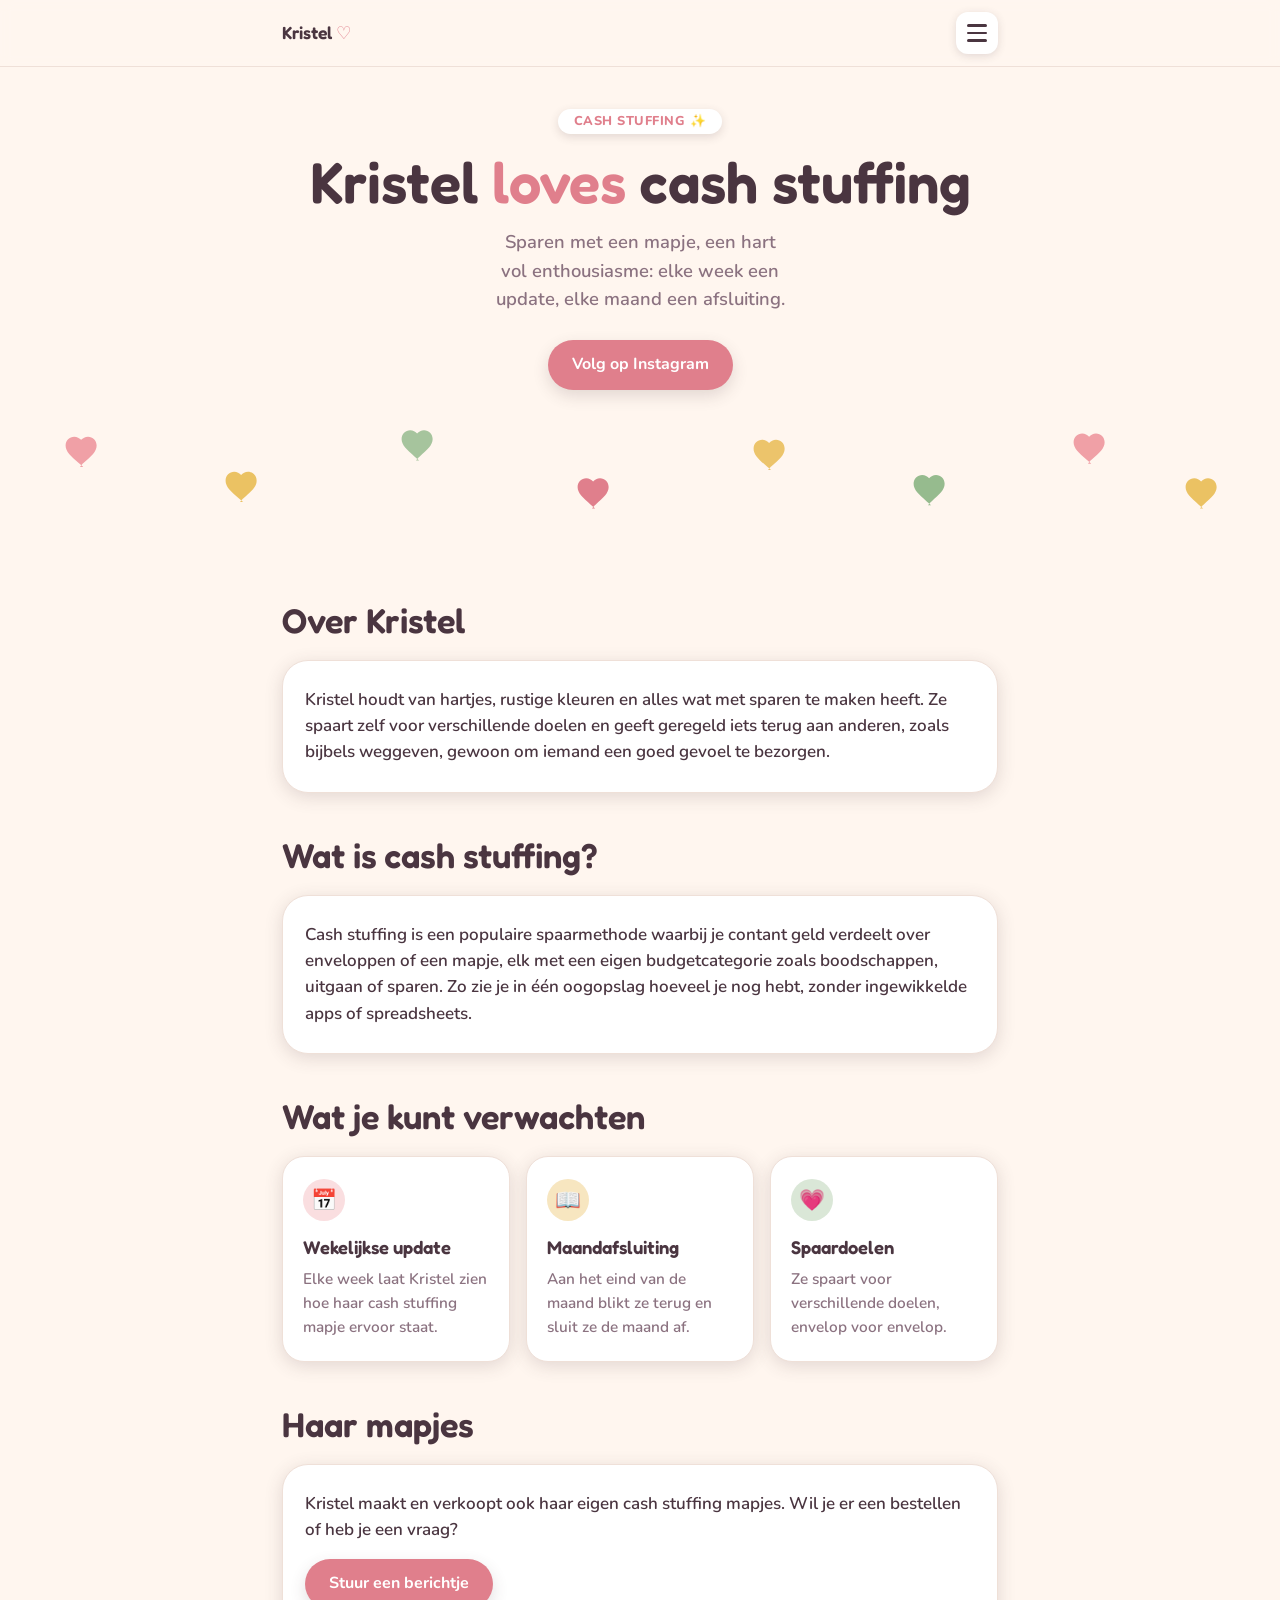
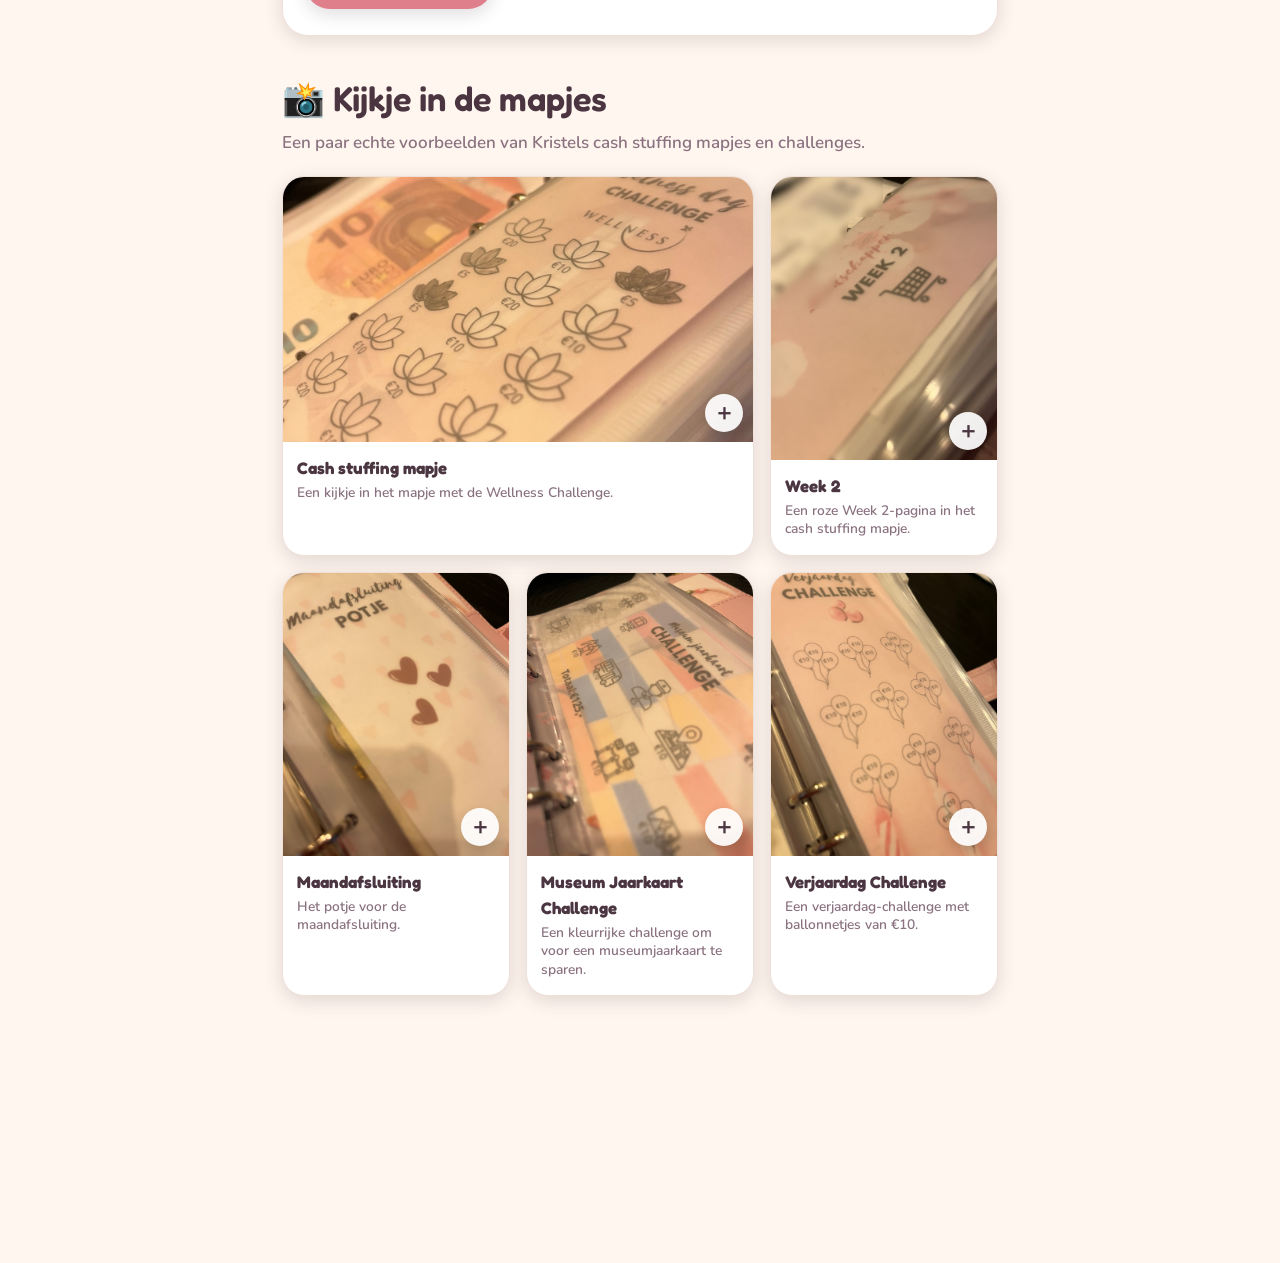
==== index.html @ 9b69c70a "Add files via upload" ====
<!doctype html><html><head><meta charset=utf8><meta name=viewport content="width=device-width,initial-scale=1,viewport-fit=cover"><style>:root{color-scheme:light;box-sizing:border-box;padding-top:env(safe-area-inset-top,0px);padding-bottom:env(safe-area-inset-bottom,0px)}html{scroll-padding-top:env(safe-area-inset-top,0px)}body{margin:0;padding:0;font:14px -apple-system,BlinkMacSystemFont,sans-serif;background:#fff;color:#000}img{max-width:100%}[hidden]:not([hidden=until-found i]){display:none!important}</style></head><body>
<!DOCTYPE html>
<html lang="nl">
<head>
<meta charset="utf-8">
<meta name="viewport" content="width=device-width, initial-scale=1, viewport-fit=cover">
<meta name="color-scheme" content="light dark">
<title>Kristel loves cash stuffing</title>
<meta name="description" content="Wekelijkse cash stuffing updates, maandafsluitingen en spaardoelen. Volg Kristel op Instagram.">
<link rel="preconnect" href="https://fonts.googleapis.com">
<link rel="preconnect" href="https://fonts.gstatic.com" crossorigin>
<link rel="stylesheet" href="https://fonts.googleapis.com/css2?family=Fredoka:wght@500;600;700&family=Nunito:wght@400;600;700;800&display=swap">
<style>
:root{
  --bg:#FFF6EF;
  --card:#FFFFFF;
  --ink:#4A3540;
  --muted:#8B7280;
  --rose:#F0A0A6;
  --rose-deep:#E07F8C;
  --sage:#96BB8E;
  --gold:#E7B84A;
  --edge:#4A3540;
  --ring:#EFE0D8;
  --shadow:rgba(74,53,64,.16);
  --display:"Fredoka","Trebuchet MS",system-ui,sans-serif;
  --body:"Nunito",system-ui,-apple-system,"Segoe UI",Roboto,sans-serif;
  box-sizing:border-box;
  padding-top:env(safe-area-inset-top,0px);
  padding-bottom:env(safe-area-inset-bottom,0px);
}
@media (prefers-color-scheme:dark){
  :root:not([data-theme="light"]){
    --bg:#2A1E26;--card:#392A33;--ink:#F7ECF0;--muted:#CBB2C2;
    --rose:#E58C99;--rose-deep:#F0A0A6;--sage:#87B282;--gold:#E9C468;
    --edge:#F7ECF0;--ring:#4A3A44;--shadow:rgba(0,0,0,.4);
  }
}
:root[data-theme="dark"]{
  --bg:#2A1E26;--card:#392A33;--ink:#F7ECF0;--muted:#CBB2C2;
  --rose:#E58C99;--rose-deep:#F0A0A6;--sage:#87B282;--gold:#E9C468;
  --edge:#F7ECF0;--ring:#4A3A44;--shadow:rgba(0,0,0,.4);
}
*,*::before,*::after{box-sizing:border-box}
html{scroll-padding-top:calc(70px + env(safe-area-inset-top,0px));-webkit-text-size-adjust:100%;background:var(--bg)}
body{
  margin:0;background:var(--bg);color:var(--ink);
  font-family:var(--body);font-size:1.0625rem;line-height:1.55;
}
.wrap{max-width:760px;margin-inline:auto;padding-inline:22px}
.block{padding-block:38px 6px}

/* Hero */
.hero{padding-top:40px;text-align:center;position:relative;overflow:hidden}
.badge{
  display:inline-block;padding:6px 16px;border-radius:999px;
  background:var(--card);color:var(--rose-deep);font:800 .8rem/1 var(--body);
  letter-spacing:.04em;text-transform:uppercase;box-shadow:0 3px 10px var(--shadow);
}
h1{
  margin:18px 0 0;font-family:var(--display);font-weight:600;
  font-size:clamp(2.5rem,10vw,3.6rem);line-height:1.05;color:var(--ink);text-wrap:balance;
}
h1 .hi{color:var(--rose-deep)}
.lede{margin:16px auto 0;max-width:34ch;font-size:1.15rem;font-weight:600;color:var(--muted);text-wrap:balance}
.cta-row{display:flex;flex-wrap:wrap;gap:12px;justify-content:center;margin:26px 0 6px}
.btn{
  display:inline-flex;align-items:center;justify-content:center;gap:8px;
  min-height:50px;padding:0 24px;border-radius:999px;border:none;
  font:700 1rem/1.1 var(--body);text-decoration:none;cursor:pointer;
  box-shadow:0 6px 16px var(--shadow);
  transition:transform .25s cubic-bezier(.34,1.56,.64,1), box-shadow .2s ease;
}
.btn-primary{background:var(--rose-deep);color:#fff}
.btn-ghost{background:var(--card);color:var(--ink)}
@media (hover:hover){.btn:hover{transform:translateY(-3px) scale(1.04);box-shadow:0 10px 20px var(--shadow)}}
.btn:active{transform:translateY(0) scale(.95)}
.btn:focus-visible,a.row:focus-visible{outline:3px solid var(--rose-deep);outline-offset:3px}

.hearts{display:block;width:100%;height:auto;margin-top:30px}
@media (prefers-reduced-motion:no-preference){
  html{scroll-behavior:smooth}
  .hearts use{transform-box:fill-box;transform-origin:center;animation:floaty 3.6s ease-in-out infinite}
  .hearts use:nth-of-type(2){animation-delay:.3s}
  .hearts use:nth-of-type(3){animation-delay:.6s}
  .hearts use:nth-of-type(4){animation-delay:.15s}
  .hearts use:nth-of-type(5){animation-delay:.9s}
  .hearts use:nth-of-type(6){animation-delay:.45s}
  .hearts use:nth-of-type(7){animation-delay:.75s}
  .hearts use:nth-of-type(8){animation-delay:1.1s}
  @keyframes floaty{0%,100%{transform:translateY(0)}50%{transform:translateY(-8px)}}
  .badge{animation:riseIn .55s ease-out both}
  h1{animation:riseIn .55s .08s ease-out both}
  .lede{animation:riseIn .55s .16s ease-out both}
  .cta-row{animation:riseIn .55s .24s ease-out both}
  @keyframes riseIn{from{opacity:0;transform:translateY(14px)}to{opacity:1;transform:translateY(0)}}
  html.js .reveal{opacity:0;transform:translateY(24px);transition:opacity .6s ease,transform .6s ease}
  html.js .reveal.in-view{opacity:1;transform:translateY(0)}
}

/* Topbar */
.topbar{position:sticky;top:env(safe-area-inset-top,0px);z-index:50;background:color-mix(in srgb, var(--bg) 88%, transparent);backdrop-filter:blur(6px);border-bottom:1px solid var(--ring)}
.topbar-inner{display:flex;align-items:center;justify-content:space-between;padding-block:12px}
.brand{font-family:var(--display);font-weight:600;font-size:1.1rem;color:var(--ink);text-decoration:none}
.brand .hi{color:var(--rose-deep)}
.menu-btn{width:42px;height:42px;border-radius:12px;border:none;background:var(--card);display:flex;flex-direction:column;align-items:center;justify-content:center;gap:5px;cursor:pointer;box-shadow:0 2px 8px var(--shadow)}
.menu-btn span{width:20px;height:2.5px;border-radius:2px;background:var(--ink);transition:transform .25s ease,opacity .2s ease}
.menu-btn[aria-expanded="true"] span:nth-child(1){transform:translateY(7.5px) rotate(45deg)}
.menu-btn[aria-expanded="true"] span:nth-child(2){opacity:0}
.menu-btn[aria-expanded="true"] span:nth-child(3){transform:translateY(-7.5px) rotate(-45deg)}
.menu-panel{max-height:0;overflow:hidden;opacity:0}
.menu-panel.is-open{max-height:min(360px,60vh);opacity:1;overflow-y:auto;-webkit-overflow-scrolling:touch}
@media (prefers-reduced-motion:no-preference){.menu-panel{transition:max-height .35s ease,opacity .25s ease}}
.menu-panel-inner{display:flex;flex-direction:column;gap:2px;padding:6px 22px 18px}
.menu-panel-inner a{padding:12px 4px;color:var(--ink);text-decoration:none;font-weight:700;border-bottom:1px solid var(--ring)}
.menu-panel-inner a:last-child{border-bottom:none}
.menu-panel-inner a.menu-cta{color:var(--rose-deep)}


/* Cards */
h2{
  margin:0 0 20px;font-family:var(--display);font-weight:600;
  font-size:clamp(1.6rem,6vw,2.15rem);line-height:1.1;text-wrap:balance;
}
.cards{list-style:none;margin:0;padding:0;display:grid;gap:16px}
@media (min-width:640px){.cards{grid-template-columns:repeat(3,1fr)}}
.card{
  padding:22px 20px;border-radius:22px;background:var(--card);
  box-shadow:0 4px 18px var(--shadow);border:1px solid var(--ring);
}
.card .ico{
  width:42px;height:42px;border-radius:50%;display:flex;align-items:center;justify-content:center;
  font-size:1.3rem;margin-bottom:12px;
}
.card:nth-child(1) .ico{background:color-mix(in srgb, var(--rose) 35%, var(--card))}
.card:nth-child(2) .ico{background:color-mix(in srgb, var(--gold) 35%, var(--card))}
.card:nth-child(3) .ico{background:color-mix(in srgb, var(--sage) 35%, var(--card))}
.card h3{margin:0 0 6px;font-family:var(--display);font-weight:600;font-size:1.15rem}
.card p{margin:0;color:var(--muted);font-weight:600;font-size:.96rem}

/* Meer dan sparen */
.more{
  border-radius:26px;background:var(--card);padding:26px 22px;
  box-shadow:0 4px 18px var(--shadow);border:1px solid var(--ring);
}
.more p{margin:0 0 12px;font-weight:600}
.more p:last-child{margin-bottom:0}
.more strong{color:var(--rose-deep)}
.more .btn{margin-top:4px}

/* Volg */
.links{list-style:none;margin:0;padding:0;border-top:2px solid var(--ring)}
.links li{border-bottom:2px solid var(--ring)}
.row{
  display:flex;align-items:center;justify-content:space-between;gap:14px;
  padding:18px 2px;color:inherit;text-decoration:none;
}
.platform{font-family:var(--display);font-weight:600;font-size:1.15rem}
.handle{font-weight:700;color:var(--rose-deep);text-decoration:underline;text-underline-offset:4px}

footer{padding-block:30px 44px}
footer p{margin:0;max-width:54ch;font-size:.85rem;color:var(--muted)}

@media (prefers-reduced-motion:reduce){.btn{transition:none}}

/* ===== Foto-galerij ===== */
.gallery-intro{
  margin:-8px 0 20px;
  color:var(--muted);
  font-weight:600;
}
.photo-grid{
  display:grid;
  grid-template-columns:repeat(2,minmax(0,1fr));
  gap:16px;
}
.photo-card{
  margin:0;
  background:var(--card);
  border:1px solid var(--ring);
  border-radius:22px;
  overflow:hidden;
  box-shadow:0 5px 18px var(--shadow);
}
.photo-button{
  position:relative;
  display:block;
  width:100%;
  padding:0;
  border:0;
  background:none;
  cursor:pointer;
  overflow:hidden;
}
.photo-button img{
  display:block;
  width:100%;
  aspect-ratio:4/5;
  object-fit:cover;
  transition:transform .35s ease, filter .35s ease;
}
.photo-button:hover img{
  transform:scale(1.035);
  filter:saturate(1.04);
}
.photo-zoom{
  position:absolute;
  right:10px;
  bottom:10px;
  width:38px;
  height:38px;
  display:flex;
  align-items:center;
  justify-content:center;
  border-radius:50%;
  background:rgba(255,255,255,.92);
  color:var(--ink);
  font-size:1.35rem;
  font-weight:800;
  box-shadow:0 4px 12px rgba(0,0,0,.14);
}
.photo-card figcaption{
  display:flex;
  flex-direction:column;
  gap:3px;
  padding:13px 14px 16px;
}
.photo-card figcaption strong{
  font-family:var(--display);
  font-size:1.05rem;
}
.photo-card figcaption span{
  color:var(--muted);
  font-size:.86rem;
  font-weight:600;
  line-height:1.35;
}
.photo-modal{
  position:fixed;
  inset:0;
  z-index:20000;
  display:flex;
  align-items:center;
  justify-content:center;
  padding:22px;
  background:rgba(35,25,30,.82);
  opacity:0;
  visibility:hidden;
  pointer-events:none;
  transition:opacity .2s ease, visibility .2s ease;
}
.photo-modal.open{
  opacity:1;
  visibility:visible;
  pointer-events:auto;
}
.modal-inner{
  width:min(920px,100%);
  max-height:92vh;
  display:flex;
  flex-direction:column;
  align-items:center;
  gap:12px;
}
.modal-inner img{
  display:block;
  max-width:100%;
  max-height:78vh;
  width:auto;
  height:auto;
  border-radius:18px;
  box-shadow:0 10px 40px rgba(0,0,0,.35);
}
.modal-caption{
  color:#fff;
  text-align:center;
  font-family:var(--display);
  font-size:1.15rem;
}
.modal-close{
  position:absolute;
  top:16px;
  right:16px;
  width:48px;
  height:48px;
  border:0;
  border-radius:50%;
  background:#fff;
  color:#3b2b32;
  font-size:2rem;
  line-height:1;
  cursor:pointer;
  box-shadow:0 5px 16px rgba(0,0,0,.25);
}
@media (max-width:520px){
  .photo-grid{gap:12px}
  .photo-card{border-radius:18px}
  .photo-card figcaption{padding:11px 11px 13px}
  .photo-card figcaption span{font-size:.78rem}
}
@media (min-width:700px){
  .photo-grid{grid-template-columns:repeat(3,minmax(0,1fr))}
}


.featured-photo{
  grid-column:1 / -1;
}
.featured-photo .photo-button img{
  aspect-ratio:16/9;
  object-position:center 55%;
}
@media (min-width:700px){
  .featured-photo{
    grid-column:span 2;
  }
}

</style>
<script>document.documentElement.classList.add('js')</script>
</head>
<body>
<nav class="topbar">
  <div class="wrap topbar-inner">
    <a class="brand" href="#top">Kristel <span class="hi">♡</span></a>
    <button type="button" class="menu-btn" id="menuBtn" aria-expanded="false" aria-controls="menuPanel" aria-label="Menu openen">
      <span></span><span></span><span></span>
    </button>
  </div>
  <div class="menu-panel" id="menuPanel">
    <div class="menu-panel-inner">
      <a href="#over">Over Kristel</a>
      <a href="#wat-is">Wat is cash stuffing?</a>
      <a href="#content">Wat je kunt verwachten</a>
      <a href="#shop">Haar mapjes</a>
      <a href="#foto-title">Foto's</a>
      <a href="#volg">Volg Kristel</a>
      <a class="menu-cta" href="https://www.instagram.com/kristel_loves_cash_stuffing/" target="_blank" rel="noopener noreferrer">Volg op Instagram</a>
    </div>
  </div>
</nav>
<main>
  <header class="hero" id="top">
    <div class="wrap">
      <span class="badge">cash stuffing ✨</span>
      <h1>Kristel <span class="hi">loves</span> cash stuffing</h1>
      <p class="lede">Sparen met een mapje, een hart vol enthousiasme: elke week een update, elke maand een afsluiting.</p>
      <div class="cta-row">
        <a class="btn btn-primary" href="https://www.instagram.com/kristel_loves_cash_stuffing/" target="_blank" rel="noopener noreferrer">Volg op Instagram</a>
      </div>
    </div>
    <svg class="hearts" viewBox="0 0 800 90" preserveAspectRatio="xMidYMax meet" aria-hidden="true" focusable="false" xmlns="http://www.w3.org/2000/svg">
      <defs>
        <path id="h" d="M12 21.3s-1.2-1-2.8-2.4C4.2 14.6 1 11.7 1 7.9 1 4.8 3.4 2.4 6.4 2.4c1.7 0 3.3.8 4.3 2C11.7 3.2 13.3 2.4 15 2.4c3 0 5.4 2.4 5.4 5.5 0 3.8-3.2 6.7-8.2 11-.6.5-1.2 1-2.2 2.4z"/>
      </defs>
      <use href="#h" x="40" y="8" width="26" height="26" fill="var(--rose)"/>
      <use href="#h" x="140" y="30" width="18" height="18" fill="var(--gold)" opacity=".85"/>
      <use href="#h" x="250" y="4" width="22" height="22" fill="var(--sage)" opacity=".85"/>
      <use href="#h" x="360" y="34" width="30" height="30" fill="var(--rose-deep)"/>
      <use href="#h" x="470" y="10" width="20" height="20" fill="var(--gold)" opacity=".8"/>
      <use href="#h" x="570" y="32" width="24" height="24" fill="var(--sage)"/>
      <use href="#h" x="670" y="6" width="26" height="26" fill="var(--rose)"/>
      <use href="#h" x="740" y="34" width="18" height="18" fill="var(--gold)" opacity=".85"/>
    </svg>
  </header>

  <section class="wrap block reveal" aria-labelledby="over">
    <h2 id="over">Over Kristel</h2>
    <div class="more">
      <p>Kristel houdt van hartjes, rustige kleuren en alles wat met sparen te maken heeft. Ze spaart zelf voor verschillende doelen en geeft geregeld iets terug aan anderen, zoals bijbels weggeven, gewoon om iemand een goed gevoel te bezorgen.</p>
    </div>
  </section>

  <section class="wrap block reveal" aria-labelledby="wat-is">
    <h2 id="wat-is">Wat is cash stuffing?</h2>
    <div class="more">
      <p>Cash stuffing is een populaire spaarmethode waarbij je contant geld verdeelt over enveloppen of een mapje, elk met een eigen budgetcategorie zoals boodschappen, uitgaan of sparen. Zo zie je in één oogopslag hoeveel je nog hebt, zonder ingewikkelde apps of spreadsheets.</p>
    </div>
  </section>

  <section class="wrap block reveal" aria-labelledby="content">
    <h2 id="content">Wat je kunt verwachten</h2>
    <ul class="cards">
      <li class="card">
        <div class="ico">📅</div>
        <h3>Wekelijkse update</h3>
        <p>Elke week laat Kristel zien hoe haar cash stuffing mapje ervoor staat.</p>
      </li>
      <li class="card">
        <div class="ico">📖</div>
        <h3>Maandafsluiting</h3>
        <p>Aan het eind van de maand blikt ze terug en sluit ze de maand af.</p>
      </li>
      <li class="card">
        <div class="ico">💗</div>
        <h3>Spaardoelen</h3>
        <p>Ze spaart voor verschillende doelen, envelop voor envelop.</p>
      </li>
    </ul>
  </section>

  <section class="wrap block reveal" aria-labelledby="shop">
    <h2 id="shop">Haar mapjes</h2>
    <div class="more">
      <p>Kristel maakt en verkoopt ook haar eigen cash stuffing mapjes. Wil je er een bestellen of heb je een vraag?</p>
      <a class="btn btn-primary" href="https://www.instagram.com/kristel_loves_cash_stuffing/" target="_blank" rel="noopener noreferrer">Stuur een berichtje</a>
    </div>
  </section>

  
<section class="wrap block reveal" aria-labelledby="foto-title">
  <h2 id="foto-title">📸 Kijkje in de mapjes</h2>
  <p class="gallery-intro">Een paar echte voorbeelden van Kristels cash stuffing mapjes en challenges.</p>
  <div class="photo-grid">
    
      <figure class="photo-card reveal featured-photo">
        <button class="photo-button" type="button" data-full="[data-uri]" data-title="Cash stuffing mapje" aria-label="Bekijk Cash stuffing mapje groter">
          <img src="[data-uri]" alt="Cash stuffing mapje" loading="lazy">
          <span class="photo-zoom">＋</span>
        </button>
        <figcaption>
          <strong>Cash stuffing mapje</strong>
          <span>Een kijkje in het mapje met de Wellness Challenge.</span>
        </figcaption>
      </figure>
    
      <figure class="photo-card reveal">
        <button class="photo-button" type="button" data-full="[data-uri]" data-title="Week 2" aria-label="Bekijk Week 2 groter">
          <img src="[data-uri]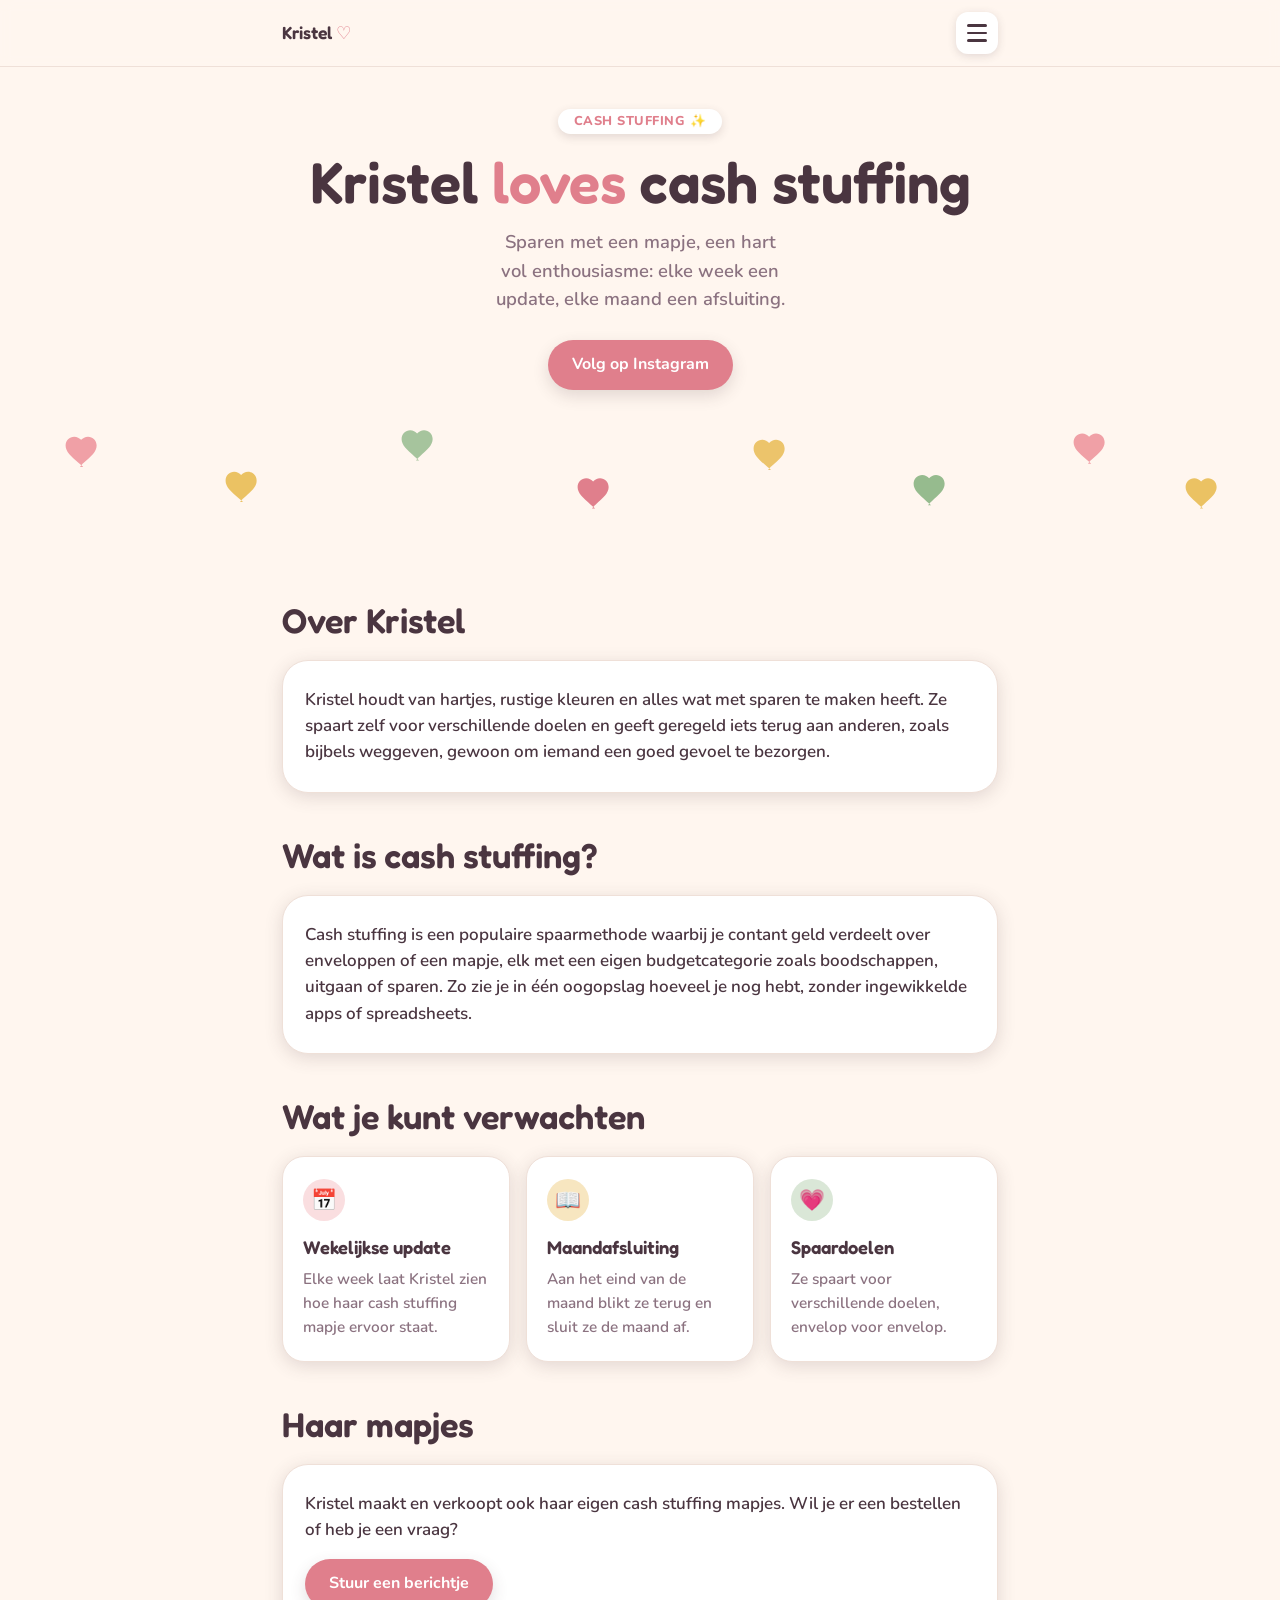
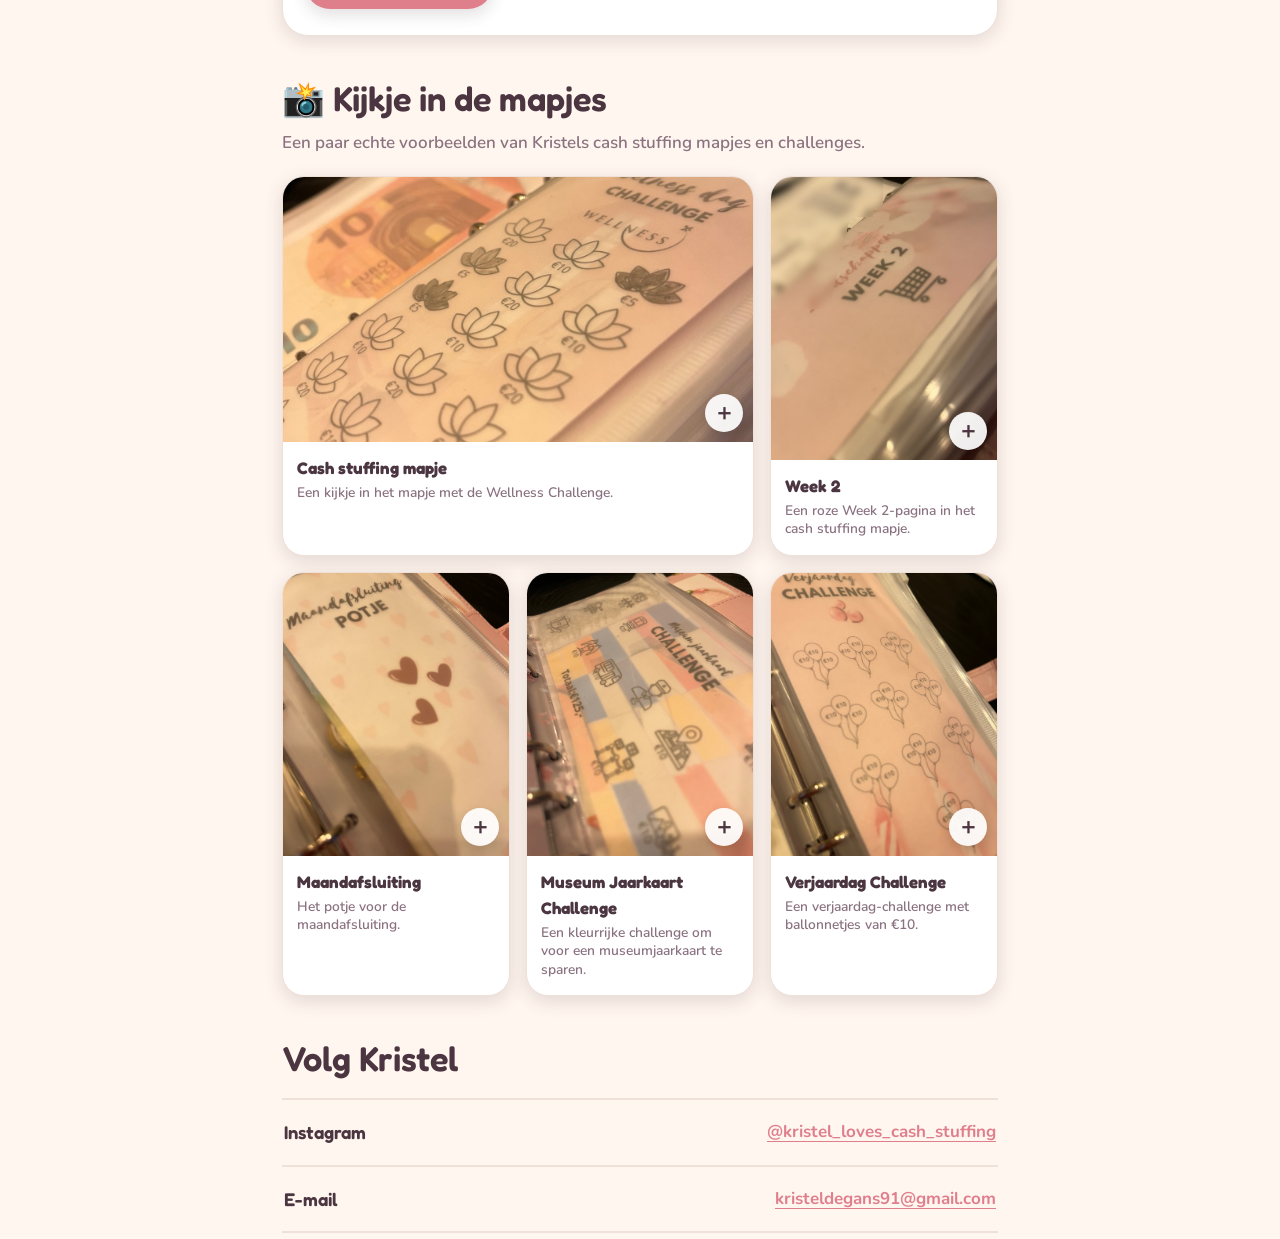
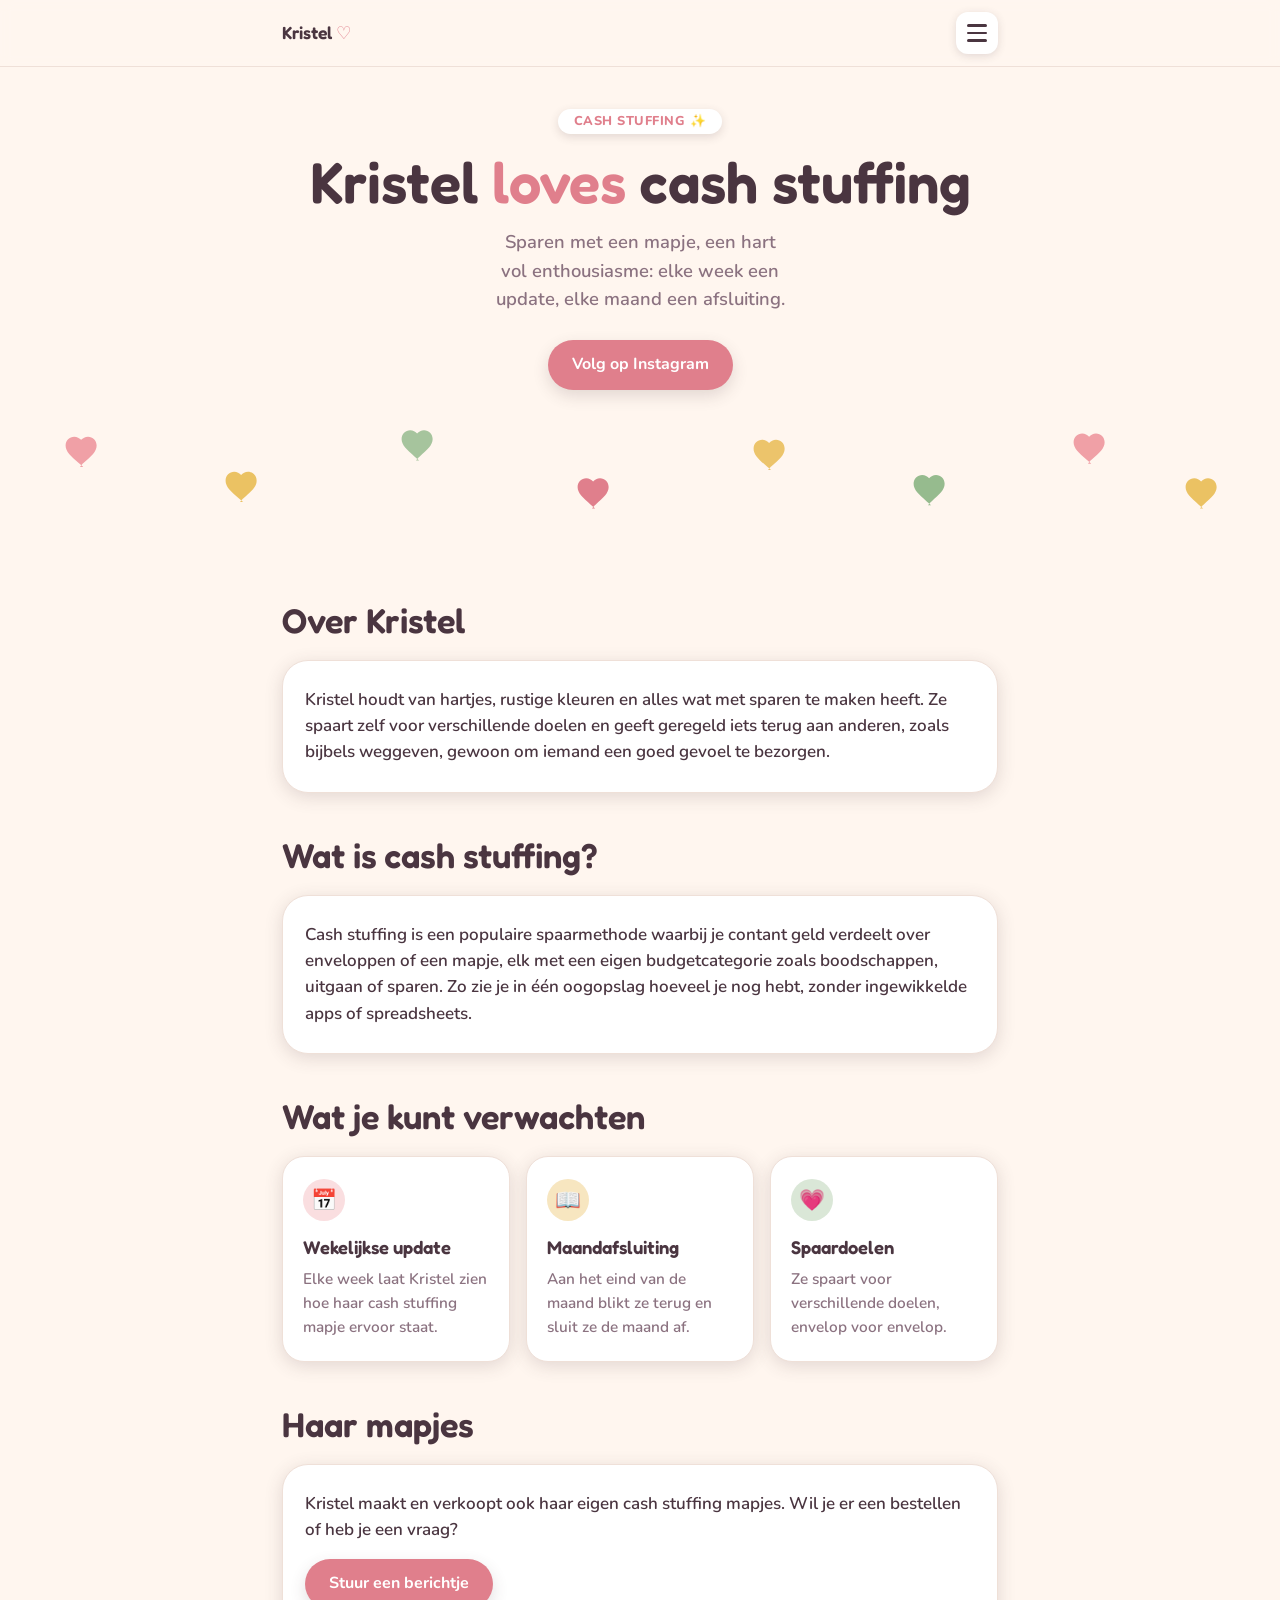
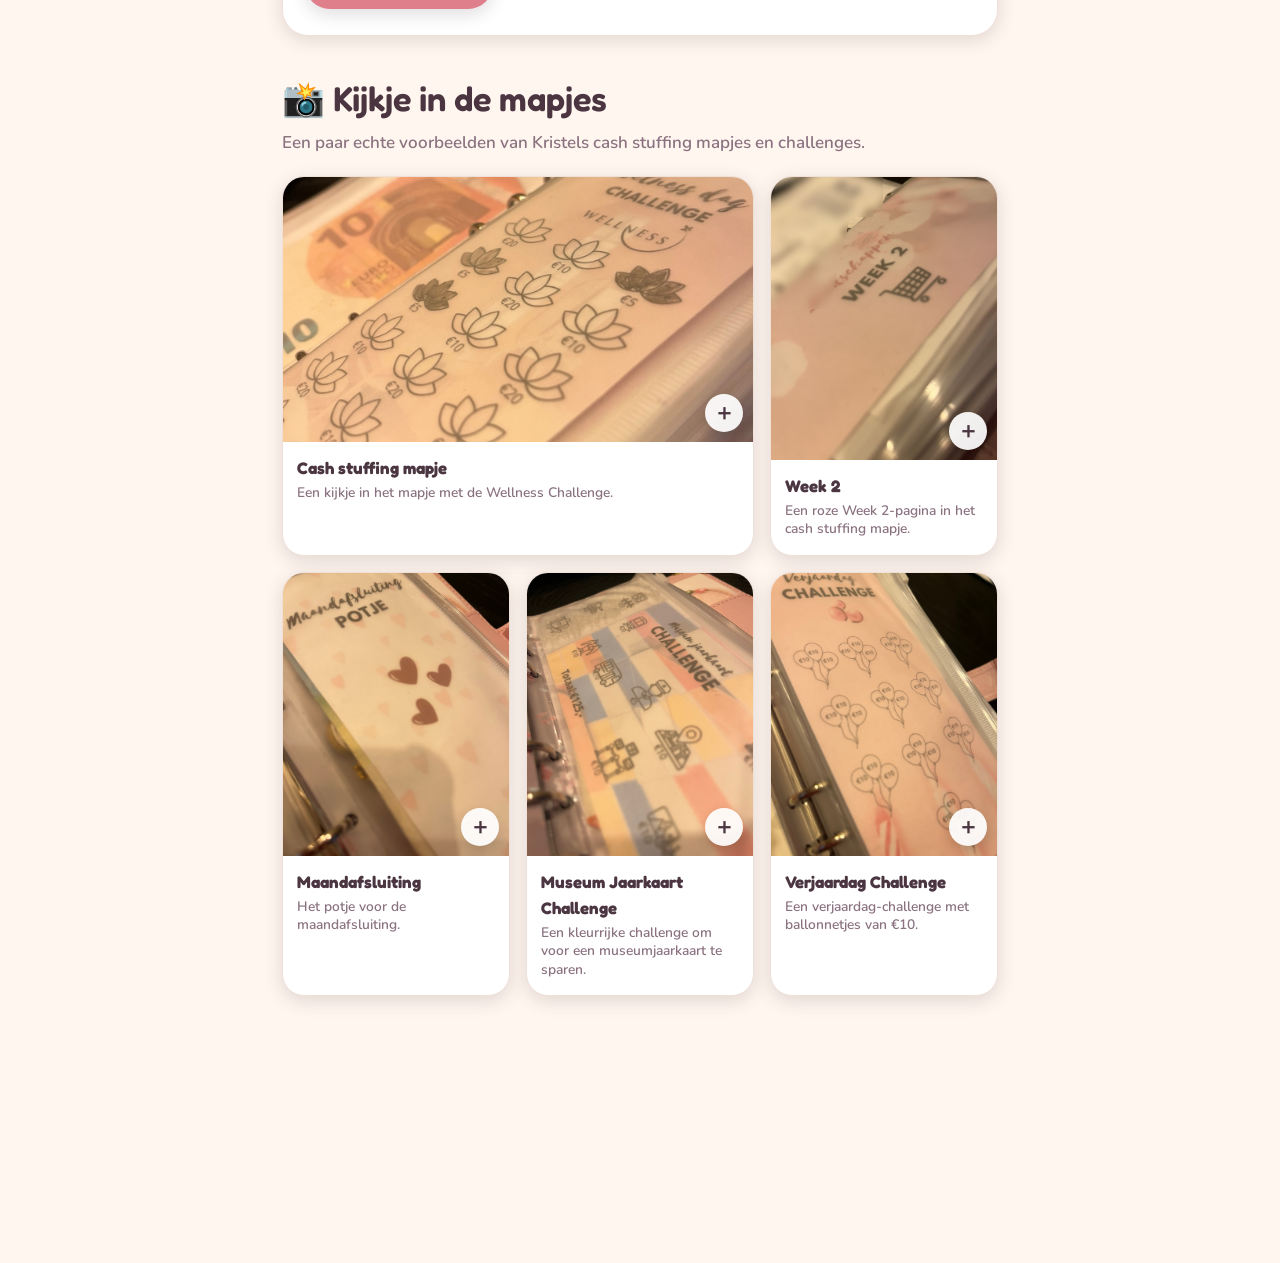
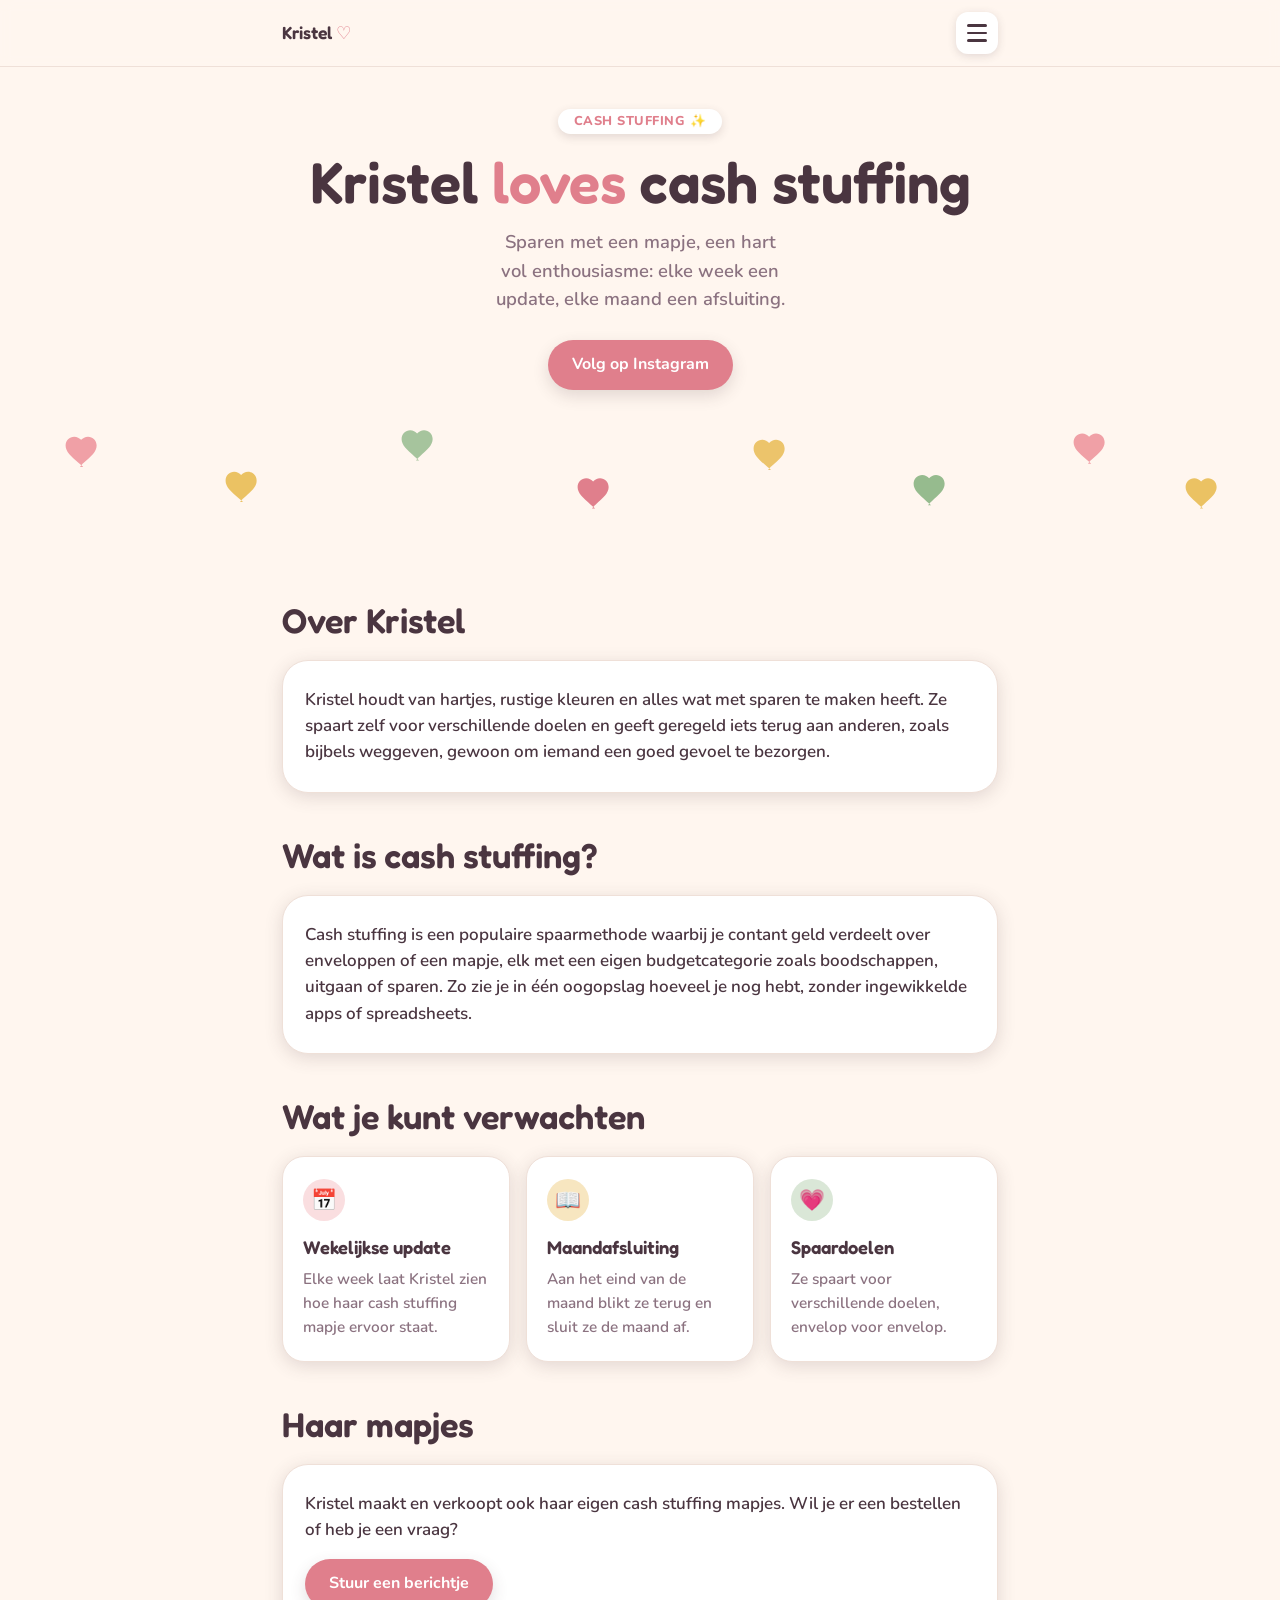
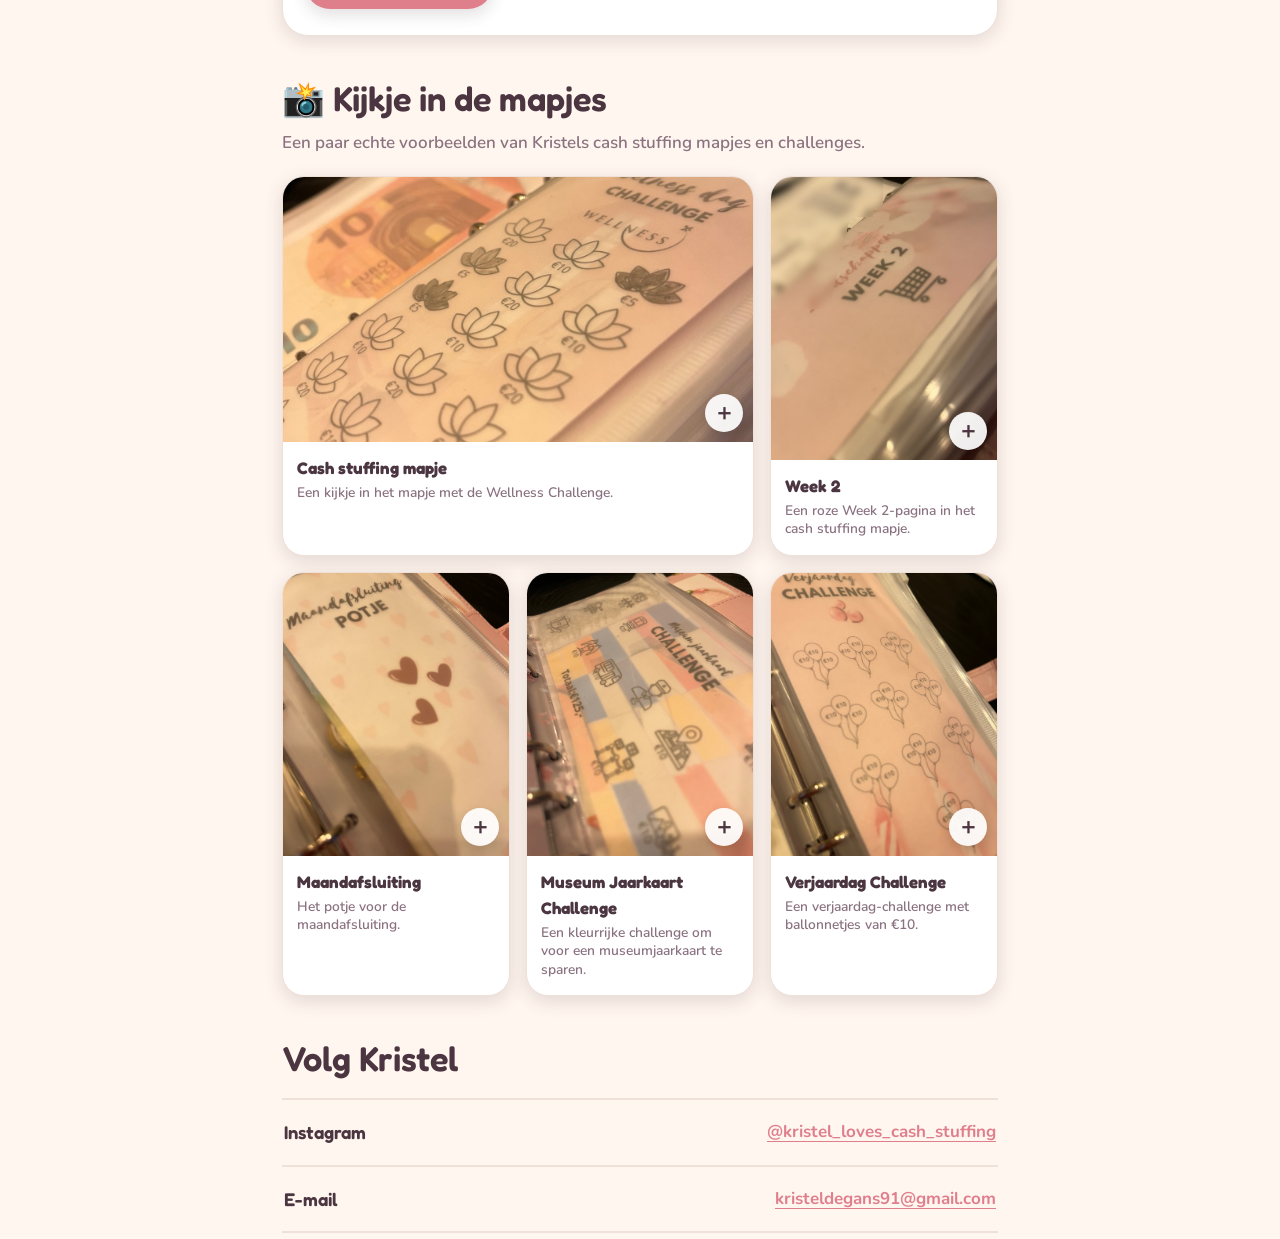
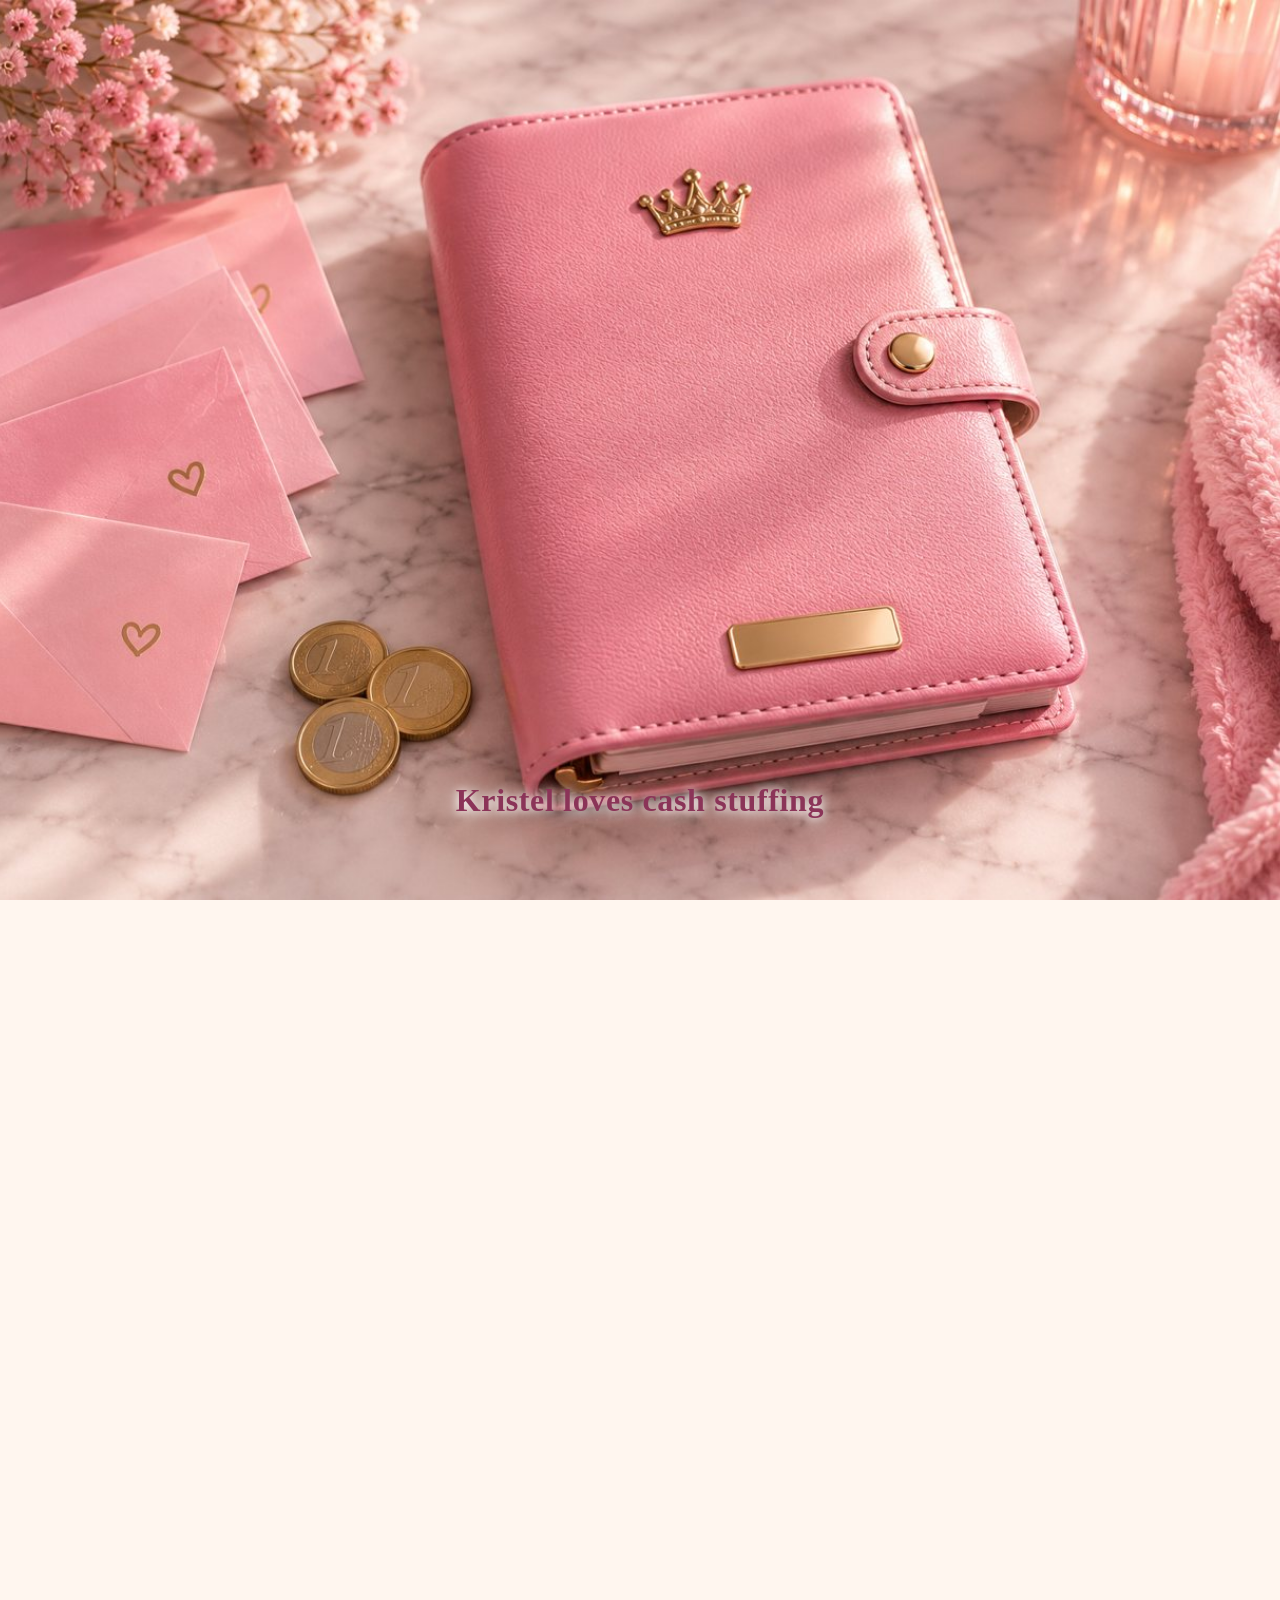
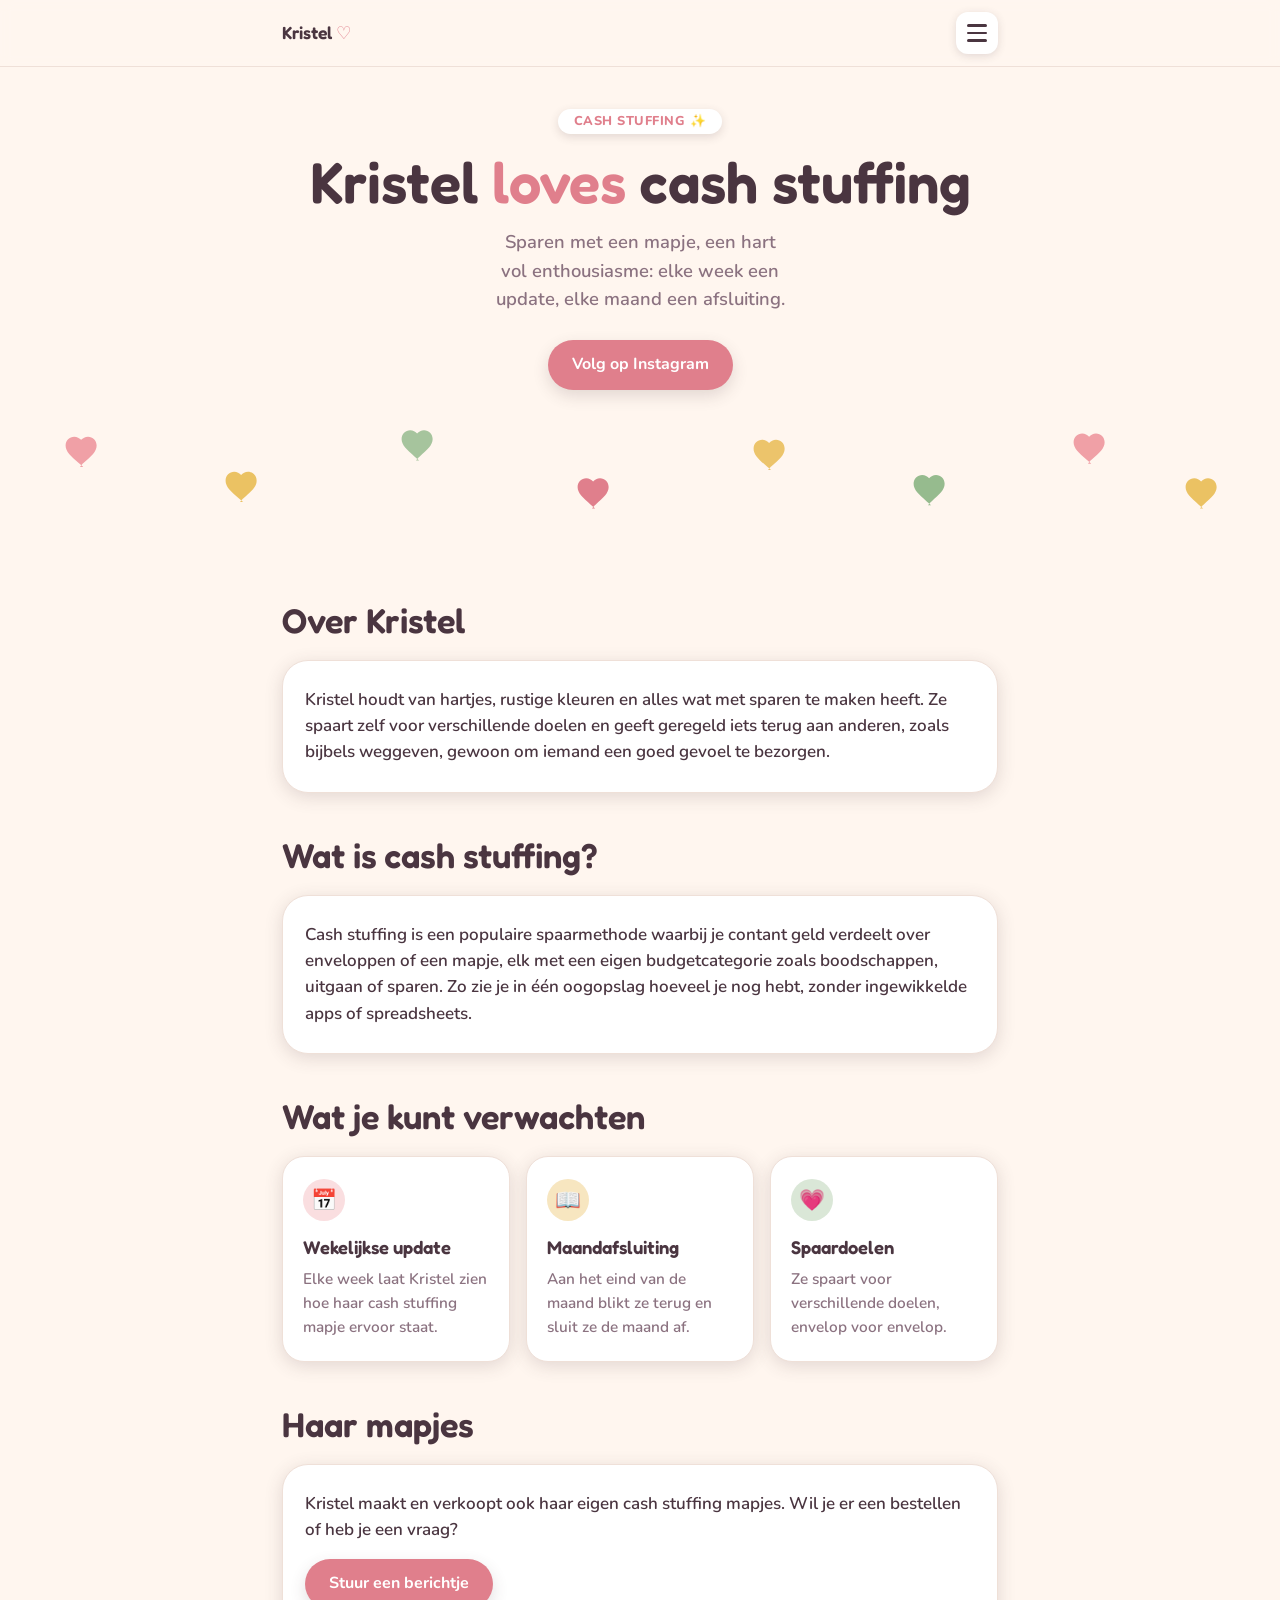
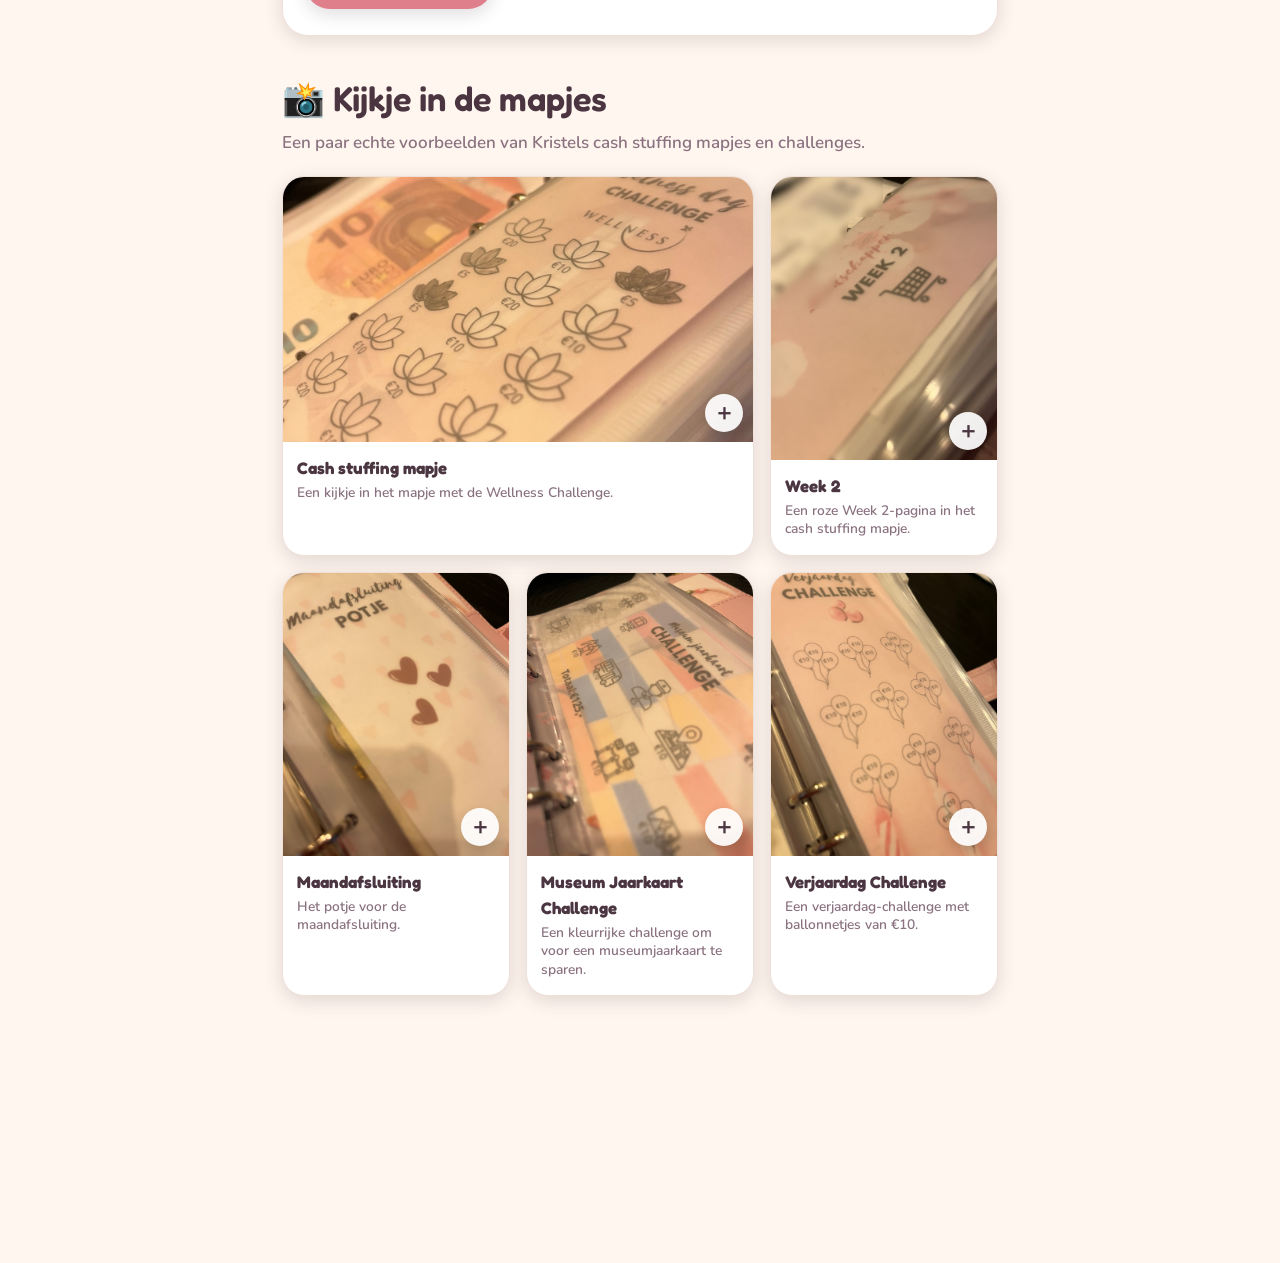
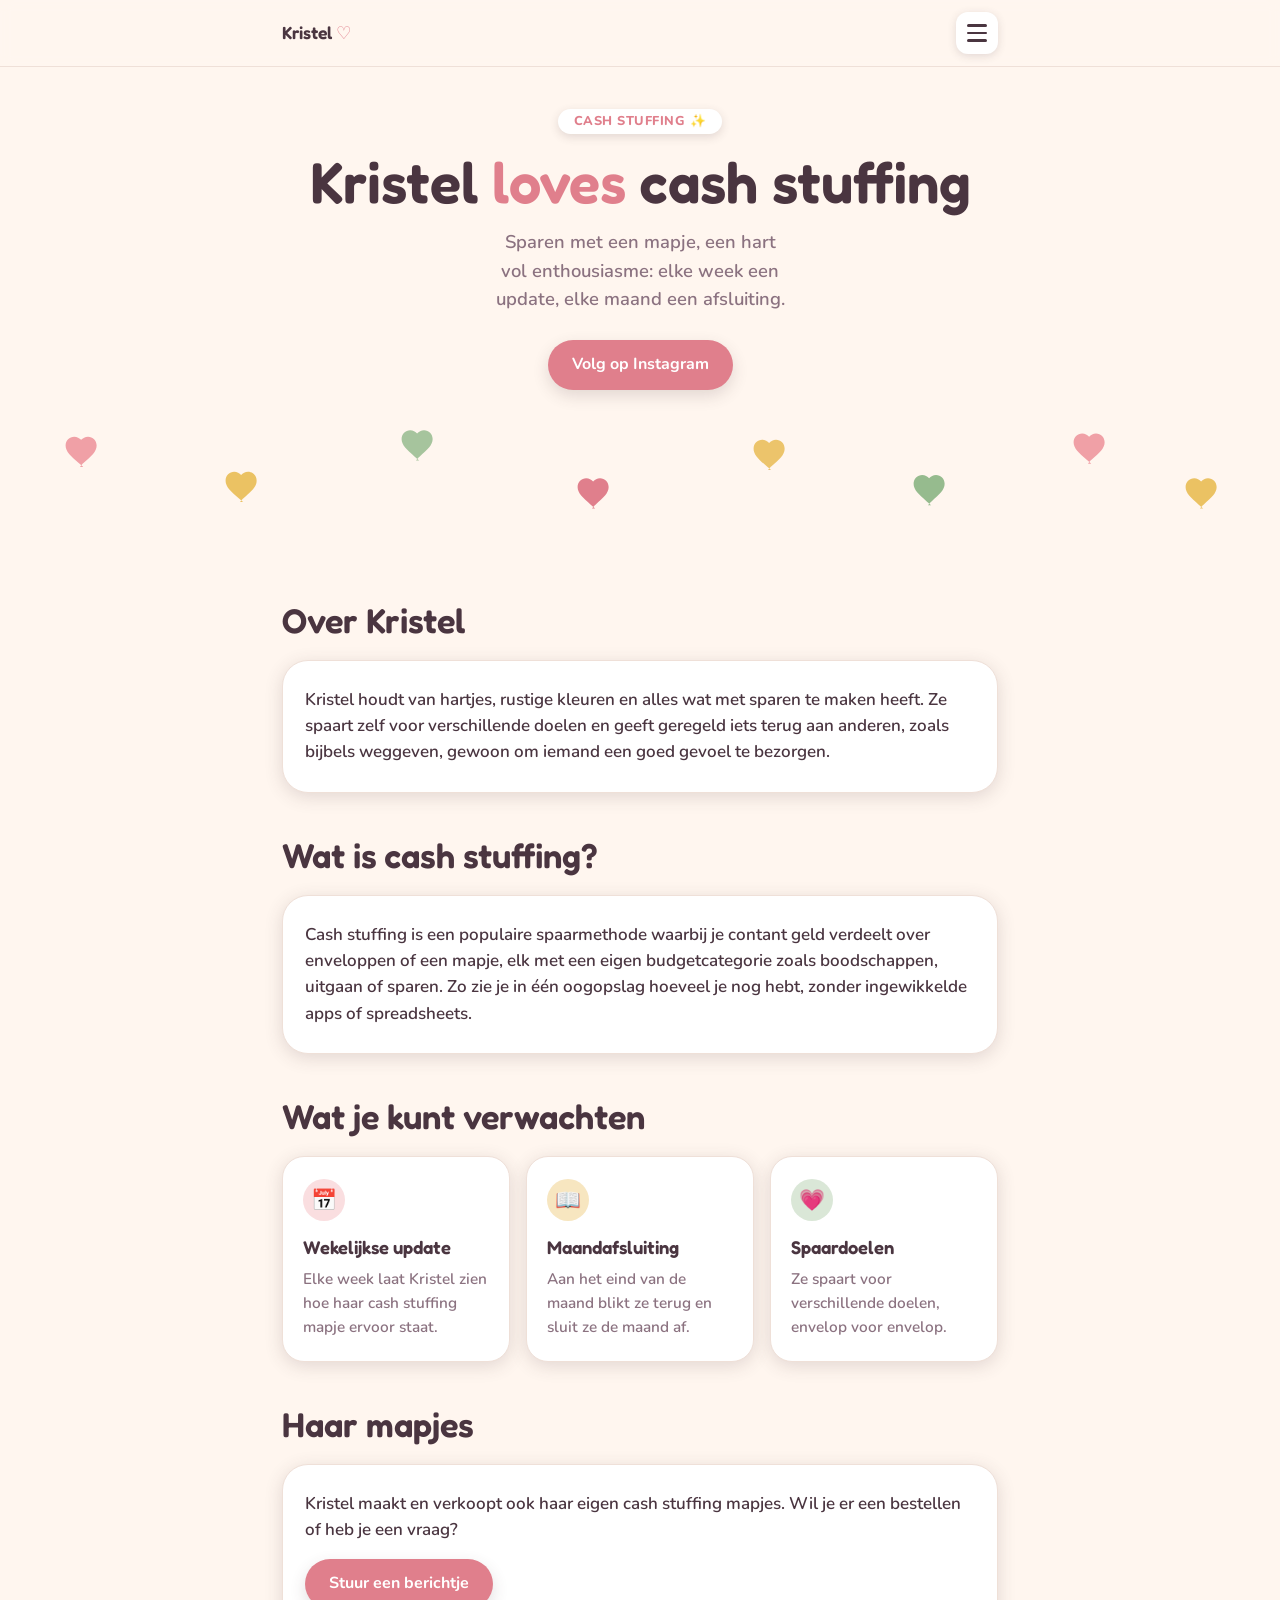
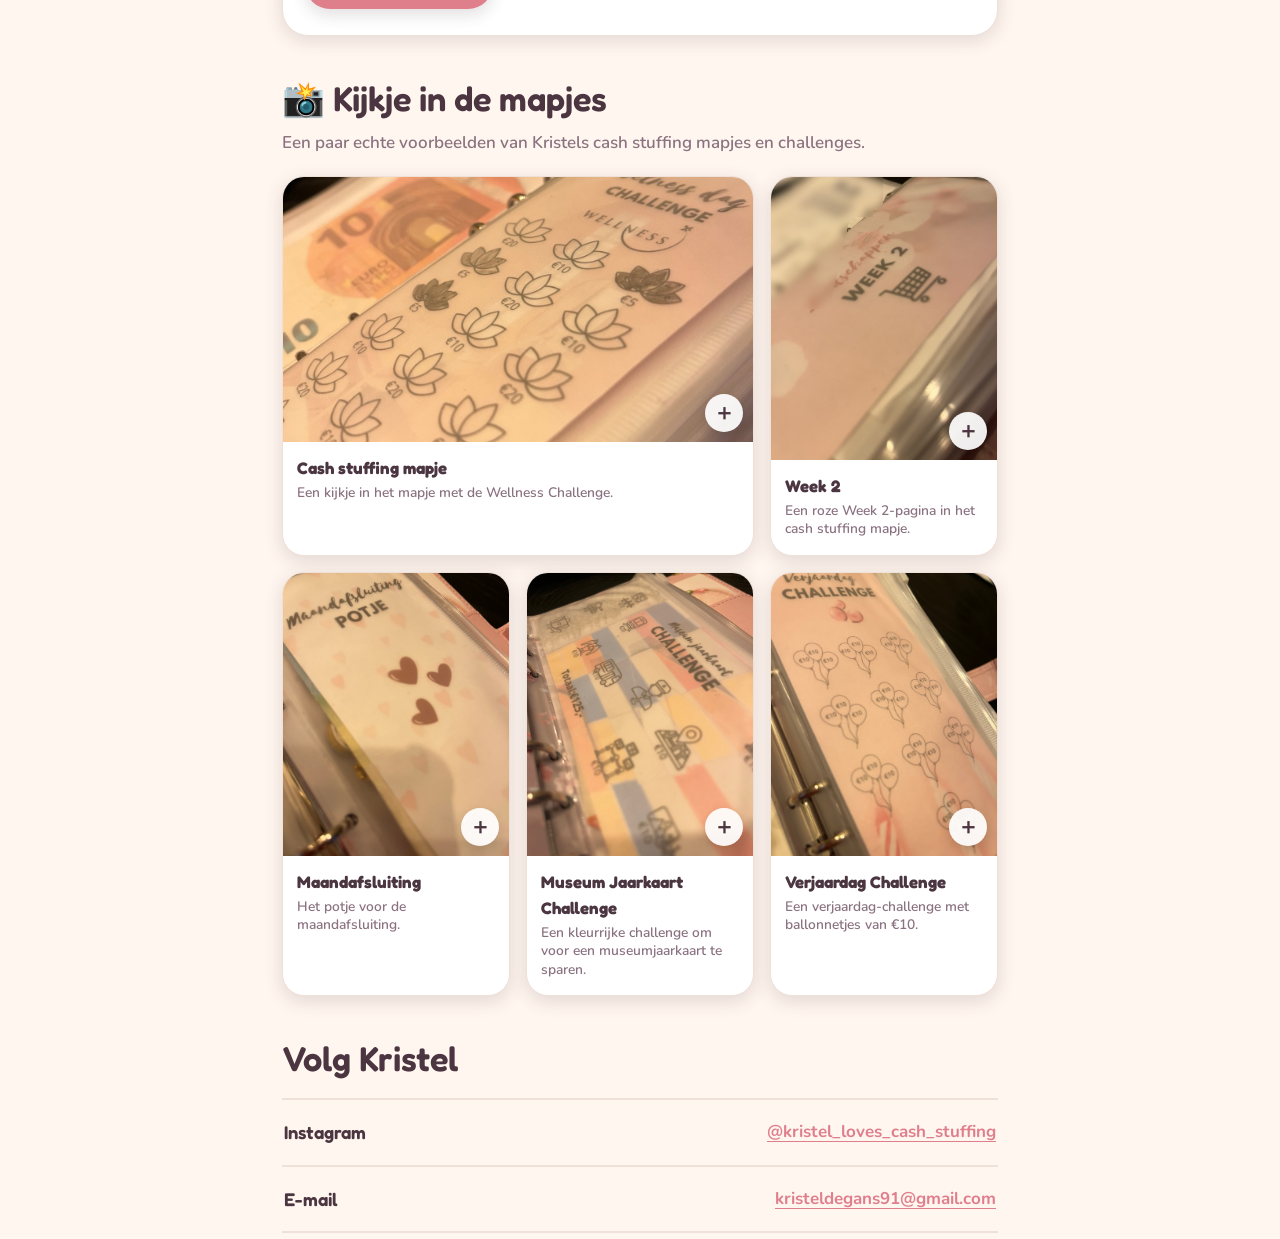
